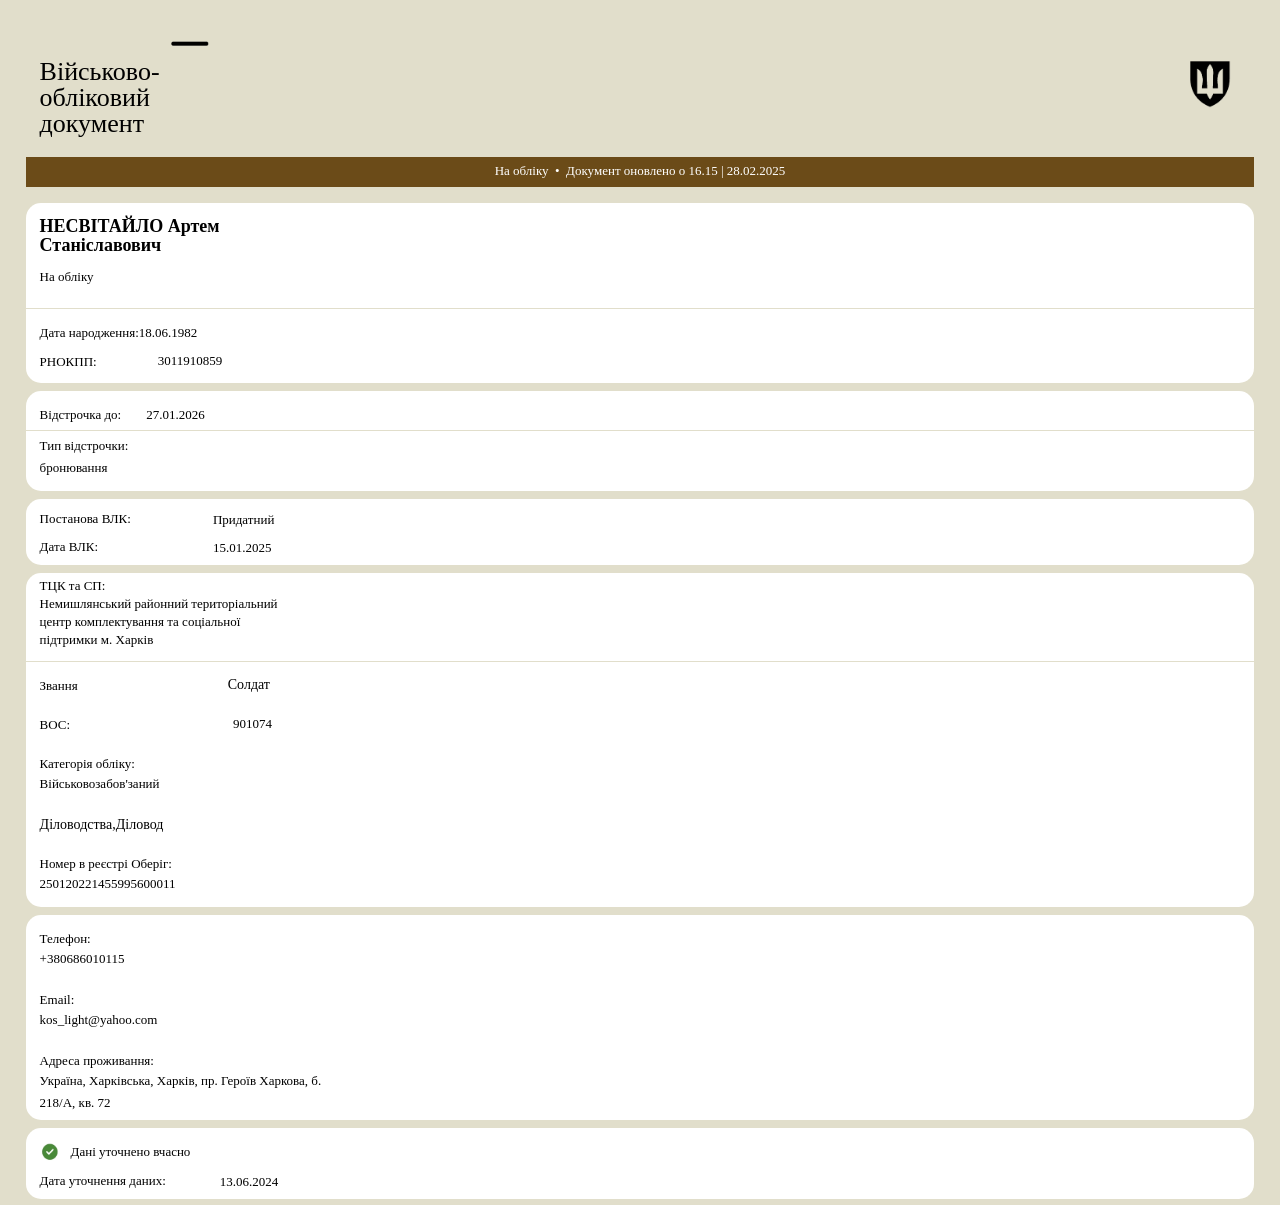
==== page_3.html @ 9fb48496 "Add files via upload" ====
<!doctype html>
<html xmlns="http://www.w3.org/1999/xhtml">

<head>
	<meta http-equiv="Content-Type" content="text/html; charset=utf-8" />
	<meta name="viewport" content="width=device-width; initial-scale=1">
	<link rel="stylesheet" href="css/all.css" type="text/css"/>
	<link rel="stylesheet" href="sass/fonts.css" type="text/css"/>
	<script type="text/javascript" src="js/jquery-3.2.0.js"></script>
	<script type="text/javascript" src="js/main.js"></script>
	<title>rezerv</title>
</head>

<body>
	<div id="wrapper">		
		<main>
			<div id="content">
				<section class="info_page_3">
					<div class="layout">
						<div class="arrow">	
							<a href="./page_1.html">
								<img src="./images/ico_2_11.png" alt="ico">
							</a>							
						</div>
						<div class="container_3">							
							<div class="info">
								<div class="doc">
									<h1>Військово-<br>обліковий<br>документ</h1>
								</div>
								<div class="gerb">
									<img src="./images/gerb_1.png" alt="ico">
								</div>
							</div>
							<div class="block">
								<p>На обліку&ensp;•&ensp;Документ оновлено о 16.15 | 28.02.2025</p>
							</div>
							<div class="name_3">
								<h2>
									НЕСВІТАЙЛО Артем <br> Станіславович
								</h2>
								<p>На обліку</p>
							</div>
							<ul class="blok_1">
								<li><p>Дата народження:</p></li>
								<li><span>18.06.1982</span></li>
							</ul>
							<ul class="rnokpp">
								<li><p>РНОКПП:</p></li>
								<li><span class="nambers">3011910859</span></li>
							</ul>							
							<ul class="blok_2">
								<li><p>Відстрочка до:</p></li>
								<li><span>27.01.2026</span></li>
							</ul>							
							<div class="blok_3">
								<p>Тип відстрочки:</p>
								<p>бронювання</p>								
							</div>
							<div class="blok_3_1">
								<p>Постанова ВЛК:</p>
								<span>Придатний</span>
							</div>
							<div class="blok_3_2">
								<p>Дата ВЛК:</p>
								<span>15.01.2025</span>
							</div>
							<div class="blok_4">
								<p>ТЦК та СП:</p>
								<p>Немишлянський районний територіальний <br>
								   центр комплектування та соціальної <br>
								   підтримки м. Харків
								</p>								
							</div>
							<ul class="blok_5">
								<li><p>Звання</p></li>
								<li><span>Солдат</span></li>
							</ul>
							<ul class="blok_6">
								<li><p>ВОС:</p></li>
								<li><span>901074</span></li>
							</ul>
							<div class="blok_7">
								<p>Категорія обліку:</p>
								<span>Військовозабов'заний</span>
							</div>
							<div class="blok_8">
								<p>Діловодства,Діловод</p>
							</div>
							<div class="blok_9">
								<p>Номер в реєстрі Оберіг:</p>
								<span>250120221455995600011</span>
							</div>
							<div class="blok_10">
								<p>Телефон:</p>
								<span>+380686010115</span>
							</div>
							<div class="blok_11">
								<p>Email:</p>
								<span>kos_light@yahoo.com</span>
							</div>
							<div class="blok_12">
								<p>Адреса проживання:</p>
								<span>Україна, Харківська, Харків, пр. Героїв Харкова, б. <br>218/А, кв. 72</span>
							</div>
							<ul class="blok_13">
								<li><img src="./images/ico_13.png" alt="ico"></li>
								<li><p>Дані уточнено вчасно</p></li>
							</ul>
							<div class="blok_14">
								<p>Дата уточнення даних:</p>
								<span>13.06.2024</span>
							</div>
						</div>
											
					</div>
				</section>				
			</div>			
		</main>		
	</div>
</body>
</html>
---- css/all.css ----
/* SCSS Compiled */
/***************************************************              GENERAL RESET STYLES             ***************************************************/
html, body, div, span, object, iframe,
h1, h2, h3, h4, h5, h6, p, blockquote, pre,
abbr, address, cite, code,
del, dfn, em, img, ins, kbd, q, samp,
small, strong, sub, sup, var,
b, i,
dl, dt, dd, ol, ul, li,
fieldset, form, label, legend,
table, caption, tbody, tfoot, thead, tr, th, td,
article, aside, canvas, details, figcaption, figure,
footer, header, hgroup, menu, nav, section, summary,
time, mark, audio, video {
  margin: 0;
  padding: 0;
  border: 0;
  outline: 0;
  font-size: 100%;
  vertical-align: baseline;
  background: transparent;
}

* {
  box-sizing: border-box;
}

*:focus {
  outline: none;
}

body {
  line-height: 1;
  background: #e1decb;
}

article, aside, details, figcaption, figure,
footer, header, hgroup, menu, nav, section {
  display: block;
}

nav ul {
  list-style: none;
}

ol, ul {
  list-style: none;
  margin: 0;
  padding: 0;
}

a {
  margin: 0;
  padding: 0;
  font-size: 100%;
  vertical-align: baseline;
  background: transparent;
  text-decoration: none;
}

a:hover {
  text-decoration: none;
}

table {
  border-collapse: collapse;
  border-spacing: 0;
}

img {
  border-style: none;
  max-width: 100%;
}

form fieldset {
  margin: 0;
  padding: 0;
  border: none;
}

input, textarea, select {
  vertical-align: middle;
  color: #000;
  padding: 0;
}

input, select {
  vertical-align: middle;
}

input::-webkit-input-placeholder {
  color: #000;
}

input:focus::-webkit-input-placeholder {
  color: #000;
}

/*
@media (min-width: 1921px){}
@media (width: 1920px){}
@media (min-width: 1440px) and (max-width: 1919px) {}
@media (min-width: 1360px) and (max-width: 1439px) {}
@media (min-width: 1280px) and (max-width: 1359px) {}
@media (min-width: 1024px) and (max-width: 1279px) {}
@media (min-width: 768px) and (max-width: 1023px) {}
@media (min-width: 375px) and (max-width: 767px) {}
@media (min-width: 320px) and (max-width: 374px) {}
*/
/*
@media (max-width: 1919px) {}
@media (max-width: 1439px) {}
@media (max-width: 1279px) {}
@media (max-width: 767px) {}
*/
/*usage  @include font-size(13);*/
/* Brand Colors ------------------------------------------------*/
#wrapper,
main,
#content,
#sidebar,
aside,
section {
  display: block;
  position: relative;
  overflow: hidden;
  width: 100%;
  box-sizing: border-box;
  height: auto;
}

.layout {
  display: block;
  position: relative;
  overflow: hidden;
  width: 100%;
  box-sizing: border-box;
  height: auto;
  width: 400px;
  margin: 0 auto;
}

header {
  display: block;
  position: relative;
  overflow: hidden;
  width: 100%;
  box-sizing: border-box;
  height: auto;
  margin: 42px 0 32px 0;
}
header .layout {
  width: 96%;
}
header .layout .logo {
  display: block;
}
header .layout .logo ul {
  display: flex;
}
header .layout .logo ul li img {
  max-width: 44%;
}
header .layout .logo ul .qr {
  max-width: 64%;
}
header .layout .logo ul h3 {
  position: relative;
  font-family: "Microsoft Sans Serif";
  font-style: normal;
  font-weight: 400;
  font-size: 12px;
  line-height: 12px;
  margin-right: 16px;
}

footer {
  display: block;
  position: relative;
  overflow: hidden;
  width: 100%;
  box-sizing: border-box;
  height: auto;
  background: #fff;
  height: 120px;
}
footer .ico_menu {
  display: flex;
  justify-content: space-between;
}
footer .ico_menu li {
  display: block;
  margin: 15px 0 0 42px;
}
footer .ico_menu li img {
  max-width: 36%;
}
footer .text_menu {
  display: flex;
  justify-content: space-around;
}
footer .text_menu .text_1 {
  margin-left: -5px;
}
footer .text_menu .text_2 {
  margin-left: 0px;
}
footer .text_menu .text_3 {
  margin-left: 75px;
}
footer .text_menu p {
  position: relative;
  font-family: "Microsoft Sans Serif";
  font-style: normal;
  font-weight: 400;
  font-size: 12px;
  line-height: 19px;
  color: #000;
}

.info_page_1 {
  display: block;
  margin-bottom: 14px;
}
.info_page_1 .layout {
  width: 96%;
}
.info_page_1 .layout .container {
  display: block;
  background: #d5d3be;
  border: 1px solid grey;
  border-radius: 15px;
}
.info_page_1 .layout .container .info {
  display: flex;
  justify-content: space-between;
  padding: 14px;
}
.info_page_1 .layout .container .info .doc {
  display: block;
}
.info_page_1 .layout .container .info .doc h1 {
  position: relative;
  font-family: "Microsoft Sans Serif";
  font-style: normal;
  font-weight: 500;
  font-size: 26px;
  line-height: 26px;
}
.info_page_1 .layout .container .info .gerb {
  display: block;
  width: 52px;
}
.info_page_1 .layout .container .info .gerb img {
  max-width: 82%;
}
.info_page_1 .layout .container ul {
  display: flex;
  justify-self: start;
  padding: 14px;
}
.info_page_1 .layout .container ul li {
  display: block;
  margin-right: -21px;
}
.info_page_1 .layout .container ul li img {
  max-width: 38%;
}
.info_page_1 .layout .container ul li p {
  position: relative;
  font-family: "Microsoft Sans Serif";
  font-style: normal;
  font-weight: 600;
  font-size: 12px;
  line-height: 19px;
}
.info_page_1 .layout .container .data {
  display: block;
  margin: 0 14px;
}
.info_page_1 .layout .container .data p {
  position: relative;
  font-family: "Microsoft Sans Serif";
  font-style: normal;
  font-weight: 600;
  font-size: 14px;
  line-height: 19px;
  color: #45484d;
}
.info_page_1 .layout .container .data span {
  position: relative;
  font-family: "Microsoft Sans Serif";
  font-style: normal;
  font-weight: 500;
  font-size: 14px;
  line-height: 19px;
}
.info_page_1 .layout .container .block {
  height: 30px;
  width: 100%;
  margin: 154px 0 10px 0;
  background: #6b4b18;
}
.info_page_1 .layout .container .block p {
  position: relative;
  font-family: "Microsoft Sans Serif";
  font-style: normal;
  font-weight: 400;
  font-size: 14px;
  line-height: 19px;
  text-align: center;
  color: #fff;
  padding-top: 4px;
  animation: text 20s infinite linear;
  padding-left: 100%;
  white-space: nowrap;
}
@keyframes text {
  0% {
    transform: translate(0, 0);
  }
  100% {
    transform: translate(-360%, 0);
  }
}
.info_page_1 .layout .container .military {
  margin: 0 0 5px 14px;
  position: relative;
  font-family: "Microsoft Sans Serif";
  font-style: normal;
  font-weight: 500;
  font-size: 12px;
  line-height: 19px;
  color: gray;
}
.info_page_1 .layout .container .info_1 {
  display: flex;
  justify-content: space-between;
  margin: 0 14px;
}
.info_page_1 .layout .container .info_1 .name {
  display: block;
}
.info_page_1 .layout .container .info_1 .name h1 {
  position: relative;
  font-family: "Microsoft Sans Serif";
  font-style: normal;
  font-weight: 500;
  font-size: 26px;
  line-height: 26px;
}
.info_page_1 .layout .container .info_1 .menu {
  display: block;
  margin: 34px 16px 20px 0;
  max-width: 32px;
}
.info_page_1 .layout .container .info_1 .menu a {
  display: block;
}
.info_page_1 .layout .container .info_1 .menu a img {
  max-width: 130%;
}
.info_page_1 .layout .container .bar {
  position: absolute;
  width: 100%;
  height: 319px;
  z-index: 1;
  background-color: #fff;
  border-radius: 15px;
  top: 230px;
  left: 0;
}
.info_page_1 .layout .container .bar .arrow {
  width: 100%;
  height: 40px;
  display: flex;
  margin-top: 0px;
  background-color: #fff;
  padding-left: 45%;
  padding-top: 5px;
  border-radius: 15px;
}
.info_page_1 .layout .container .bar .arrow img {
  max-width: 34%;
}
.info_page_1 .layout .container .bar .list {
  display: flex;
  margin-left: 20px;
}
.info_page_1 .layout .container .bar .list .list_ico {
  display: flex;
  flex-direction: column;
  align-items: start;
}
.info_page_1 .layout .container .bar .list .list_ico img {
  max-width: 36%;
  margin-bottom: 16px;
}
.info_page_1 .layout .container .bar .list .list_info {
  display: flex;
  flex-direction: column;
  align-items: start;
}
.info_page_1 .layout .container .bar .list .list_info a {
  margin-bottom: 22px;
}
.info_page_1 .layout .container .bar .list .list_info a p {
  position: relative;
  font-family: "Microsoft Sans Serif";
  font-style: normal;
  font-weight: 500;
  font-size: 15px;
  line-height: 18px;
  color: black;
  padding-top: 5px;
}

.pincod {
  display: block;
}
.pincod .layout {
  width: 96%;
}
.pincod .layout h1 {
  position: relative;
  font-family: "Microsoft Sans Serif";
  font-style: normal;
  font-weight: 400;
  font-size: 26px;
  line-height: 26px;
  margin: 46px 0 100px 0;
}
.pincod .layout .dots {
  display: flex;
  justify-content: center;
}
.pincod .layout .dots li {
  width: 12px;
  height: 12px;
  background: #FFF;
  border-radius: 50%;
  margin-right: 26px;
}
.pincod .layout .numbers {
  display: block;
  margin-top: 112px;
}
.pincod .layout .numbers .numb_1, .pincod .layout .numbers .numb_2, .pincod .layout .numbers .numb_3 {
  display: flex;
  justify-content: center;
}
.pincod .layout .numbers .numb_1 li, .pincod .layout .numbers .numb_2 li, .pincod .layout .numbers .numb_3 li {
  width: 60px;
  height: 60px;
  background: #FFF;
  border-radius: 50%;
  margin: 0 26px 20px 0;
  padding-top: 17px;
  padding-left: 22px;
}
.pincod .layout .numbers .numb_1 li:hover, .pincod .layout .numbers .numb_2 li:hover, .pincod .layout .numbers .numb_3 li:hover {
  background: black;
}
.pincod .layout .numbers .numb_1 li span, .pincod .layout .numbers .numb_2 li span, .pincod .layout .numbers .numb_3 li span {
  position: relative;
  font-family: "Microsoft Sans Serif";
  font-style: normal;
  font-weight: 600;
  font-size: 26px;
  line-height: 26px;
  color: black;
}
.pincod .layout .numbers .numb_1 li span:hover, .pincod .layout .numbers .numb_2 li span:hover, .pincod .layout .numbers .numb_3 li span:hover {
  color: #FFF;
}
.pincod .layout .zero {
  max-width: 100%;
  display: flex;
  margin-left: 7%;
  justify-content: center;
}
.pincod .layout .zero .null {
  width: 60px;
  height: 60px;
  background: #FFF;
  border-radius: 50%;
  margin-left: 12px;
}
.pincod .layout .zero .null:hover {
  background: black;
}
.pincod .layout .zero .null a {
  display: block;
  padding-top: 17px;
  padding-left: 22px;
}
.pincod .layout .zero .null a span {
  position: relative;
  font-family: "Microsoft Sans Serif";
  font-style: normal;
  font-weight: 600;
  font-size: 26px;
  line-height: 26px;
  color: black;
  padding-top: 17px;
  padding-left: 2px;
}
.pincod .layout .zero .null a span:hover {
  color: #FFF;
}
.pincod .layout .zero .dell {
  display: block;
  width: 44px;
  margin-top: 15px;
  margin-left: 20px;
}
.pincod .layout .zero .dell img {
  max-width: 100%;
  width: 38px;
  height: 32px;
  margin-top: 0px;
  margin-left: 18px;
}
.pincod .layout p {
  position: relative;
  font-family: "Microsoft Sans Serif";
  font-style: normal;
  font-weight: 400;
  font-size: 15px;
  line-height: 30px;
  text-align: center;
  margin-top: 34px;
}

.pdf {
  display: block;
}
.pdf .layout .rez_pdf {
  display: block;
  position: relative;
  overflow: hidden;
  width: 100%;
  box-sizing: border-box;
  height: auto;
  background: #fff;
  height: 800px;
  width: 420px;
}
.pdf .layout .rez_pdf img {
  max-width: 84%;
}

.info_page_3 {
  display: block;
  position: relative;
  overflow: hidden;
  width: 100%;
  box-sizing: border-box;
  height: auto;
}
.info_page_3 .layout {
  width: 96%;
}
.info_page_3 .layout .arrow {
  width: 100%;
  height: 54px;
  display: flex;
  position: fixed;
  top: 15px px;
  top: 0;
  left: 0;
  margin-top: 0px;
  background-color: #e1decb;
  z-index: 2;
  padding-left: 170px;
  padding-top: 34px;
}
.info_page_3 .layout .arrow img {
  max-width: 34%;
}
.info_page_3 .layout .container_3 {
  display: block;
  margin-top: 45px;
}
.info_page_3 .layout .container_3 .info {
  display: flex;
  justify-content: space-between;
  padding: 14px;
}
.info_page_3 .layout .container_3 .info .doc {
  display: block;
}
.info_page_3 .layout .container_3 .info .doc h1 {
  position: relative;
  font-family: "Microsoft Sans Serif";
  font-style: normal;
  font-weight: 500;
  font-size: 26px;
  line-height: 26px;
}
.info_page_3 .layout .container_3 .info .gerb {
  display: block;
  width: 52px;
}
.info_page_3 .layout .container_3 .info .gerb img {
  max-width: 82%;
}
.info_page_3 .layout .container_3 .block {
  height: 30px;
  width: 100%;
  margin: 6px 0 16px 0;
  background: #6b4b18;
}
.info_page_3 .layout .container_3 .block p {
  position: relative;
  font-family: "Microsoft Sans Serif";
  font-style: normal;
  font-weight: 400;
  font-size: 13px;
  line-height: 19px;
  color: #fff;
  padding-top: 4px;
  text-align: center;
}
.info_page_3 .layout .container_3 .name_3 {
  display: block;
  margin: 14px 0 1px 0;
  background-color: #fff;
  padding: 14px 0 6px 14px;
  border-radius: 15px 15px 0 0;
}
.info_page_3 .layout .container_3 .name_3 h2 {
  position: relative;
  font-family: "Microsoft Sans Serif";
  font-style: normal;
  font-weight: 600;
  font-size: 18px;
  line-height: 19px;
}
.info_page_3 .layout .container_3 .name_3 p {
  position: relative;
  font-family: "Microsoft Sans Serif";
  font-style: normal;
  font-weight: 500;
  font-size: 13px;
  line-height: 19px;
  padding: 12px 0 16px 0;
}
.info_page_3 .layout .container_3 .blok_1 {
  display: flex;
  justify-content: stretch;
  background-color: #fff;
  padding: 14px 0 6px 14px;
}
.info_page_3 .layout .container_3 .blok_1 li p {
  position: relative;
  font-family: "Microsoft Sans Serif";
  font-style: normal;
  font-weight: 500;
  font-size: 13px;
  line-height: 19px;
}
.info_page_3 .layout .container_3 .blok_1 li span {
  position: relative;
  font-family: "Microsoft Sans Serif";
  font-style: normal;
  font-weight: 500;
  font-size: 13px;
  line-height: 19px;
}
.info_page_3 .layout .container_3 .rnokpp {
  display: flex;
  justify-content: stretch;
  background-color: #fff;
  padding: 4px 0 12px 14px;
  border-radius: 0 0 15px 15px;
}
.info_page_3 .layout .container_3 .rnokpp li p {
  position: relative;
  font-family: "Microsoft Sans Serif";
  font-style: normal;
  font-weight: 500;
  font-size: 13px;
  line-height: 19px;
}
.info_page_3 .layout .container_3 .rnokpp li .nambers {
  position: relative;
  font-family: "Microsoft Sans Serif";
  font-style: normal;
  font-weight: 500;
  font-size: 13px;
  line-height: 0px;
  margin-left: 61px;
}
.info_page_3 .layout .container_3 .blok_2 {
  display: flex;
  justify-content: stretch;
  background-color: #fff;
  padding: 14px 0 6px 14px;
  border-radius: 15px 15px 0 0;
  margin: 8px 0 1px 0;
}
.info_page_3 .layout .container_3 .blok_2 li p {
  position: relative;
  font-family: "Microsoft Sans Serif";
  font-style: normal;
  font-weight: 500;
  font-size: 13px;
  line-height: 19px;
}
.info_page_3 .layout .container_3 .blok_2 li span {
  position: relative;
  font-family: "Microsoft Sans Serif";
  font-style: normal;
  font-weight: 500;
  font-size: 13px;
  line-height: 19px;
  margin-left: 25px;
}
.info_page_3 .layout .container_3 .blok_3 {
  background-color: #fff;
  padding: 4px 0 12px 14px;
  border-radius: 0 0 15px 15px;
  margin-bottom: 8px;
}
.info_page_3 .layout .container_3 .blok_3 p {
  position: relative;
  font-family: "Microsoft Sans Serif";
  font-style: normal;
  font-weight: 500;
  font-size: 13px;
  line-height: 22px;
}
.info_page_3 .layout .container_3 .blok_3_1 {
  display: flex;
  border-radius: 15px 15px 0 0;
  background-color: #fff;
  padding: 10px 0 6px 14px;
}
.info_page_3 .layout .container_3 .blok_3_1 p {
  position: relative;
  font-family: "Microsoft Sans Serif";
  font-style: normal;
  font-weight: 500;
  font-size: 13px;
  line-height: 19px;
}
.info_page_3 .layout .container_3 .blok_3_1 span {
  position: relative;
  font-family: "Microsoft Sans Serif";
  font-style: normal;
  font-weight: 500;
  font-size: 13px;
  line-height: 22px;
  margin-left: 82px;
}
.info_page_3 .layout .container_3 .blok_3_2 {
  display: flex;
  border-radius: 0 0 15px 15px;
  background-color: #fff;
  padding: 0 0 6px 14px;
  margin-bottom: 6px;
}
.info_page_3 .layout .container_3 .blok_3_2 p {
  position: relative;
  font-family: "Microsoft Sans Serif";
  font-style: normal;
  font-weight: 500;
  font-size: 13px;
  line-height: 19px;
}
.info_page_3 .layout .container_3 .blok_3_2 span {
  position: relative;
  font-family: "Microsoft Sans Serif";
  font-style: normal;
  font-weight: 500;
  font-size: 13px;
  line-height: 22px;
  margin-left: 115px;
}
.info_page_3 .layout .container_3 .blok_4 {
  margin: 8px 0 1px 0;
  background-color: #fff;
  padding: 4px 0 12px 14px;
  border-radius: 15px 15px 0 0;
}
.info_page_3 .layout .container_3 .blok_4 p {
  position: relative;
  font-family: "Microsoft Sans Serif";
  font-style: normal;
  font-weight: 500;
  font-size: 13px;
  line-height: 18px;
}
.info_page_3 .layout .container_3 .blok_5 {
  display: flex;
  background-color: #fff;
  padding: 14px 0 6px 14px;
}
.info_page_3 .layout .container_3 .blok_5 li p {
  position: relative;
  font-family: "Microsoft Sans Serif";
  font-style: normal;
  font-weight: 500;
  font-size: 13px;
  line-height: 19px;
}
.info_page_3 .layout .container_3 .blok_5 li span {
  position: relative;
  font-family: "Microsoft Sans Serif";
  font-style: normal;
  font-weight: 500;
  font-size: 14px;
  line-height: 12px;
  margin-left: 150px;
}
.info_page_3 .layout .container_3 .blok_6 {
  display: flex;
  background-color: #fff;
  padding: 14px 0 6px 14px;
}
.info_page_3 .layout .container_3 .blok_6 li p {
  position: relative;
  font-family: "Microsoft Sans Serif";
  font-style: normal;
  font-weight: 500;
  font-size: 13px;
  line-height: 19px;
}
.info_page_3 .layout .container_3 .blok_6 li span {
  position: relative;
  font-family: "Microsoft Sans Serif";
  font-style: normal;
  font-weight: 500;
  font-size: 13px;
  line-height: 12px;
  margin-left: 163px;
}
.info_page_3 .layout .container_3 .blok_7 {
  background-color: #fff;
  padding: 14px 0 6px 14px;
}
.info_page_3 .layout .container_3 .blok_7 p {
  position: relative;
  font-family: "Microsoft Sans Serif";
  font-style: normal;
  font-weight: 500;
  font-size: 13px;
  line-height: 19px;
}
.info_page_3 .layout .container_3 .blok_7 span {
  position: relative;
  font-family: "Microsoft Sans Serif";
  font-style: normal;
  font-weight: 500;
  font-size: 13px;
  line-height: 22px;
}
.info_page_3 .layout .container_3 .blok_8 {
  background-color: #fff;
  padding: 14px 0 6px 14px;
}
.info_page_3 .layout .container_3 .blok_8 p {
  position: relative;
  font-family: "Microsoft Sans Serif";
  font-style: normal;
  font-weight: 500;
  font-size: 14px;
  line-height: 19px;
}
.info_page_3 .layout .container_3 .blok_9 {
  background-color: #fff;
  padding: 14px 0 12px 14px;
  border-radius: 0 0 15px 15px;
}
.info_page_3 .layout .container_3 .blok_9 p {
  position: relative;
  font-family: "Microsoft Sans Serif";
  font-style: normal;
  font-weight: 500;
  font-size: 13px;
  line-height: 19px;
}
.info_page_3 .layout .container_3 .blok_9 span {
  position: relative;
  font-family: "Microsoft Sans Serif";
  font-style: normal;
  font-weight: 500;
  font-size: 13px;
  line-height: 22px;
}
.info_page_3 .layout .container_3 .blok_10 {
  margin: 8px 0 0 0;
  background-color: #fff;
  padding: 14px 0 6px 14px;
  border-radius: 15px 15px 0 0;
}
.info_page_3 .layout .container_3 .blok_10 p {
  position: relative;
  font-family: "Microsoft Sans Serif";
  font-style: normal;
  font-weight: 500;
  font-size: 13px;
  line-height: 19px;
}
.info_page_3 .layout .container_3 .blok_10 span {
  position: relative;
  font-family: "Microsoft Sans Serif";
  font-style: normal;
  font-weight: 500;
  font-size: 13px;
  line-height: 22px;
}
.info_page_3 .layout .container_3 .blok_11 {
  background-color: #fff;
  padding: 14px 0 6px 14px;
}
.info_page_3 .layout .container_3 .blok_11 p {
  position: relative;
  font-family: "Microsoft Sans Serif";
  font-style: normal;
  font-weight: 500;
  font-size: 13px;
  line-height: 19px;
}
.info_page_3 .layout .container_3 .blok_11 span {
  position: relative;
  font-family: "Microsoft Sans Serif";
  font-style: normal;
  font-weight: 500;
  font-size: 13px;
  line-height: 22px;
}
.info_page_3 .layout .container_3 .blok_12 {
  border-radius: 0 0 15px 15px;
  background-color: #fff;
  padding: 14px 0 6px 14px;
}
.info_page_3 .layout .container_3 .blok_12 p {
  position: relative;
  font-family: "Microsoft Sans Serif";
  font-style: normal;
  font-weight: 500;
  font-size: 13px;
  line-height: 19px;
}
.info_page_3 .layout .container_3 .blok_12 span {
  position: relative;
  font-family: "Microsoft Sans Serif";
  font-style: normal;
  font-weight: 500;
  font-size: 13px;
  line-height: 22px;
}
.info_page_3 .layout .container_3 .blok_13 {
  margin: 8px 0 0 0;
  border-radius: 15px 15px 0 0;
  display: flex;
  background-color: #fff;
  padding: 14px 0 6px 14px;
}
.info_page_3 .layout .container_3 .blok_13 li {
  display: block;
  margin-right: -21px;
}
.info_page_3 .layout .container_3 .blok_13 li img {
  max-width: 38%;
}
.info_page_3 .layout .container_3 .blok_13 li p {
  position: relative;
  font-family: "Microsoft Sans Serif";
  font-style: normal;
  font-weight: 500;
  font-size: 13px;
  line-height: 19px;
}
.info_page_3 .layout .container_3 .blok_14 {
  display: flex;
  border-radius: 0 0 15px 15px;
  background-color: #fff;
  padding: 0 0 6px 14px;
  margin-bottom: 6px;
}
.info_page_3 .layout .container_3 .blok_14 p {
  position: relative;
  font-family: "Microsoft Sans Serif";
  font-style: normal;
  font-weight: 500;
  font-size: 13px;
  line-height: 19px;
}
.info_page_3 .layout .container_3 .blok_14 span {
  position: relative;
  font-family: "Microsoft Sans Serif";
  font-style: normal;
  font-weight: 500;
  font-size: 13px;
  line-height: 22px;
  margin-left: 54px;
}
---- sass/fonts.css ----
/* Example */ 
/* @font-face {
    font-family: 'Corbel';
    src: url('../fonts/Corbel.eot');
    src: url('../fonts/Corbel.eot?#iefix') format('embedded-opentype'),
         url('../fonts/Corbel.woff') format('woff'),
         url('../fonts/Corbel.ttf') format('truetype'),
         url('../fonts/Corbel.svg#Corbel') format('svg');
    font-weight: normal;
    font-style: normal;
}
*/
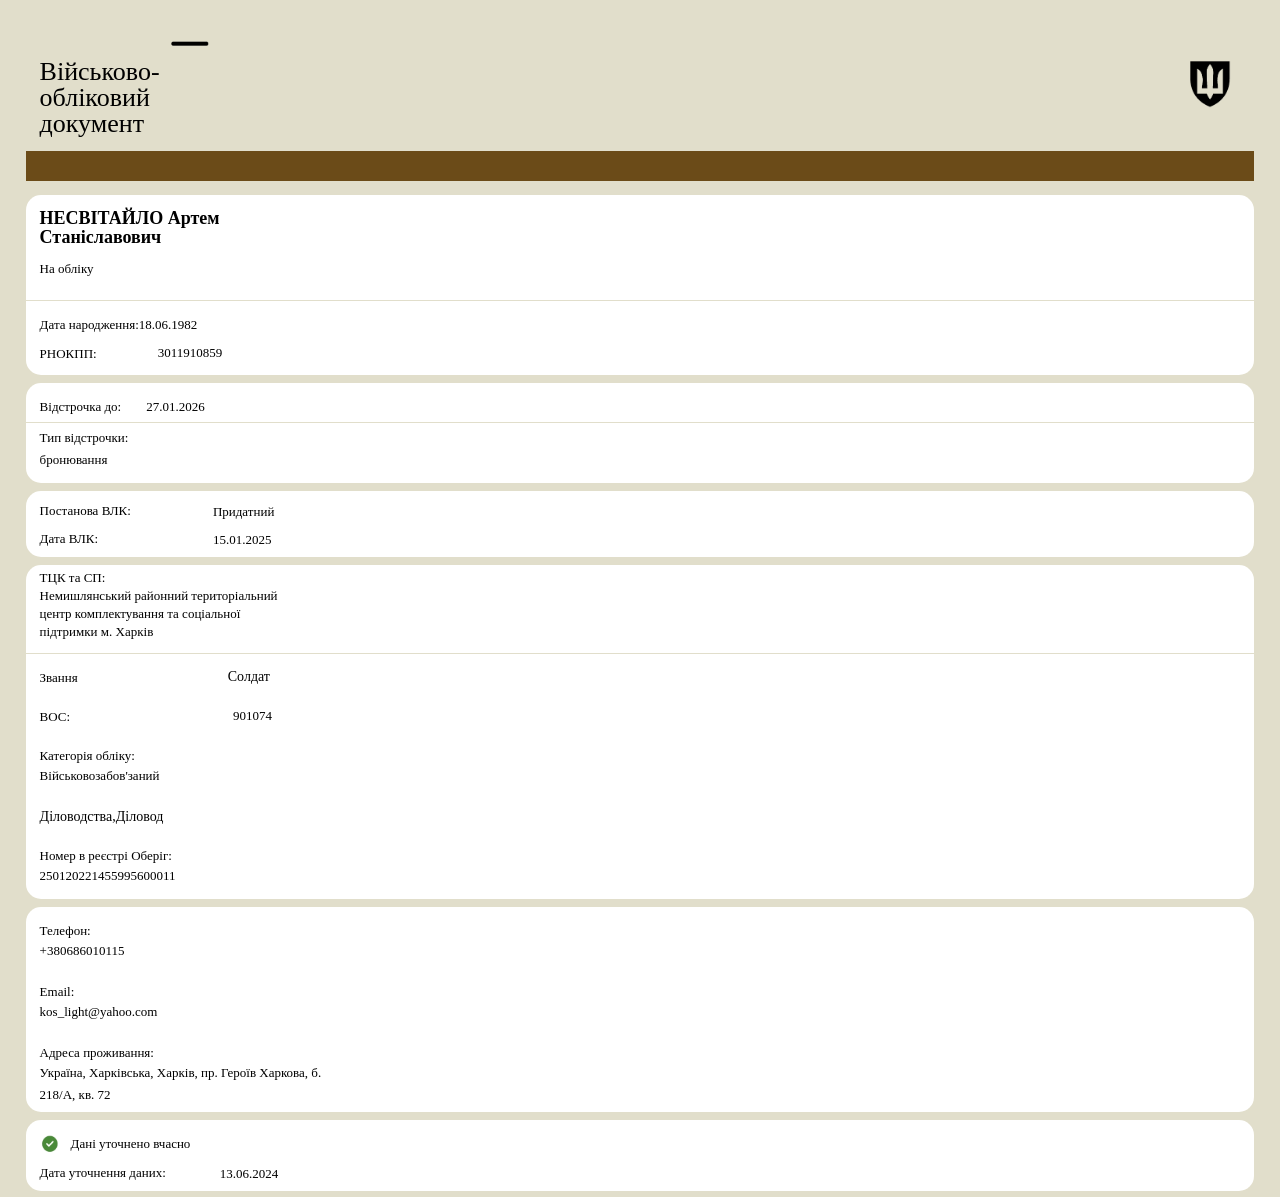
==== commit adbd6282: "Add files via upload" ====
--- a/page_3.html
+++ b/page_3.html
@@ -32,7 +32,7 @@
 								</div>
 							</div>
 							<div class="block">
-								<p>На обліку&ensp;•&ensp;Документ оновлено о 16.15 | 28.02.2025</p>
+								<p>На обліку&ensp;•&ensp;Документ оновлено о 16.15 | 28.02.2025 &emsp; На обліку&ensp;•&ensp;Документ оновлено о 16.15 | 28.02.2025 &emsp; На обліку&ensp;•&ensp;Документ оновлено о 16.15 | 28.02.2025 &emsp; На обліку&ensp;•&ensp;Документ оновлено о 16.15 | 28.02.2025 &emsp; На обліку</p>
 							</div>
 							<div class="name_3">
 								<h2>
--- a/css/all.css
+++ b/css/all.css
@@ -608,7 +608,7 @@
 .info_page_3 .layout .container_3 .block {
   height: 30px;
   width: 100%;
-  margin: 6px 0 16px 0;
+  margin: 0 0 10px 0;
   background: #6b4b18;
 }
 .info_page_3 .layout .container_3 .block p {
@@ -616,11 +616,22 @@
   font-family: "Microsoft Sans Serif";
   font-style: normal;
   font-weight: 400;
-  font-size: 13px;
-  line-height: 19px;
+  font-size: 14px;
+  line-height: 19px;
+  text-align: center;
   color: #fff;
   padding-top: 4px;
-  text-align: center;
+  animation: text 20s infinite linear;
+  padding-left: 100%;
+  white-space: nowrap;
+}
+@keyframes text {
+  0% {
+    transform: translate(0, 0);
+  }
+  100% {
+    transform: translate(-360%, 0);
+  }
 }
 .info_page_3 .layout .container_3 .name_3 {
   display: block;
